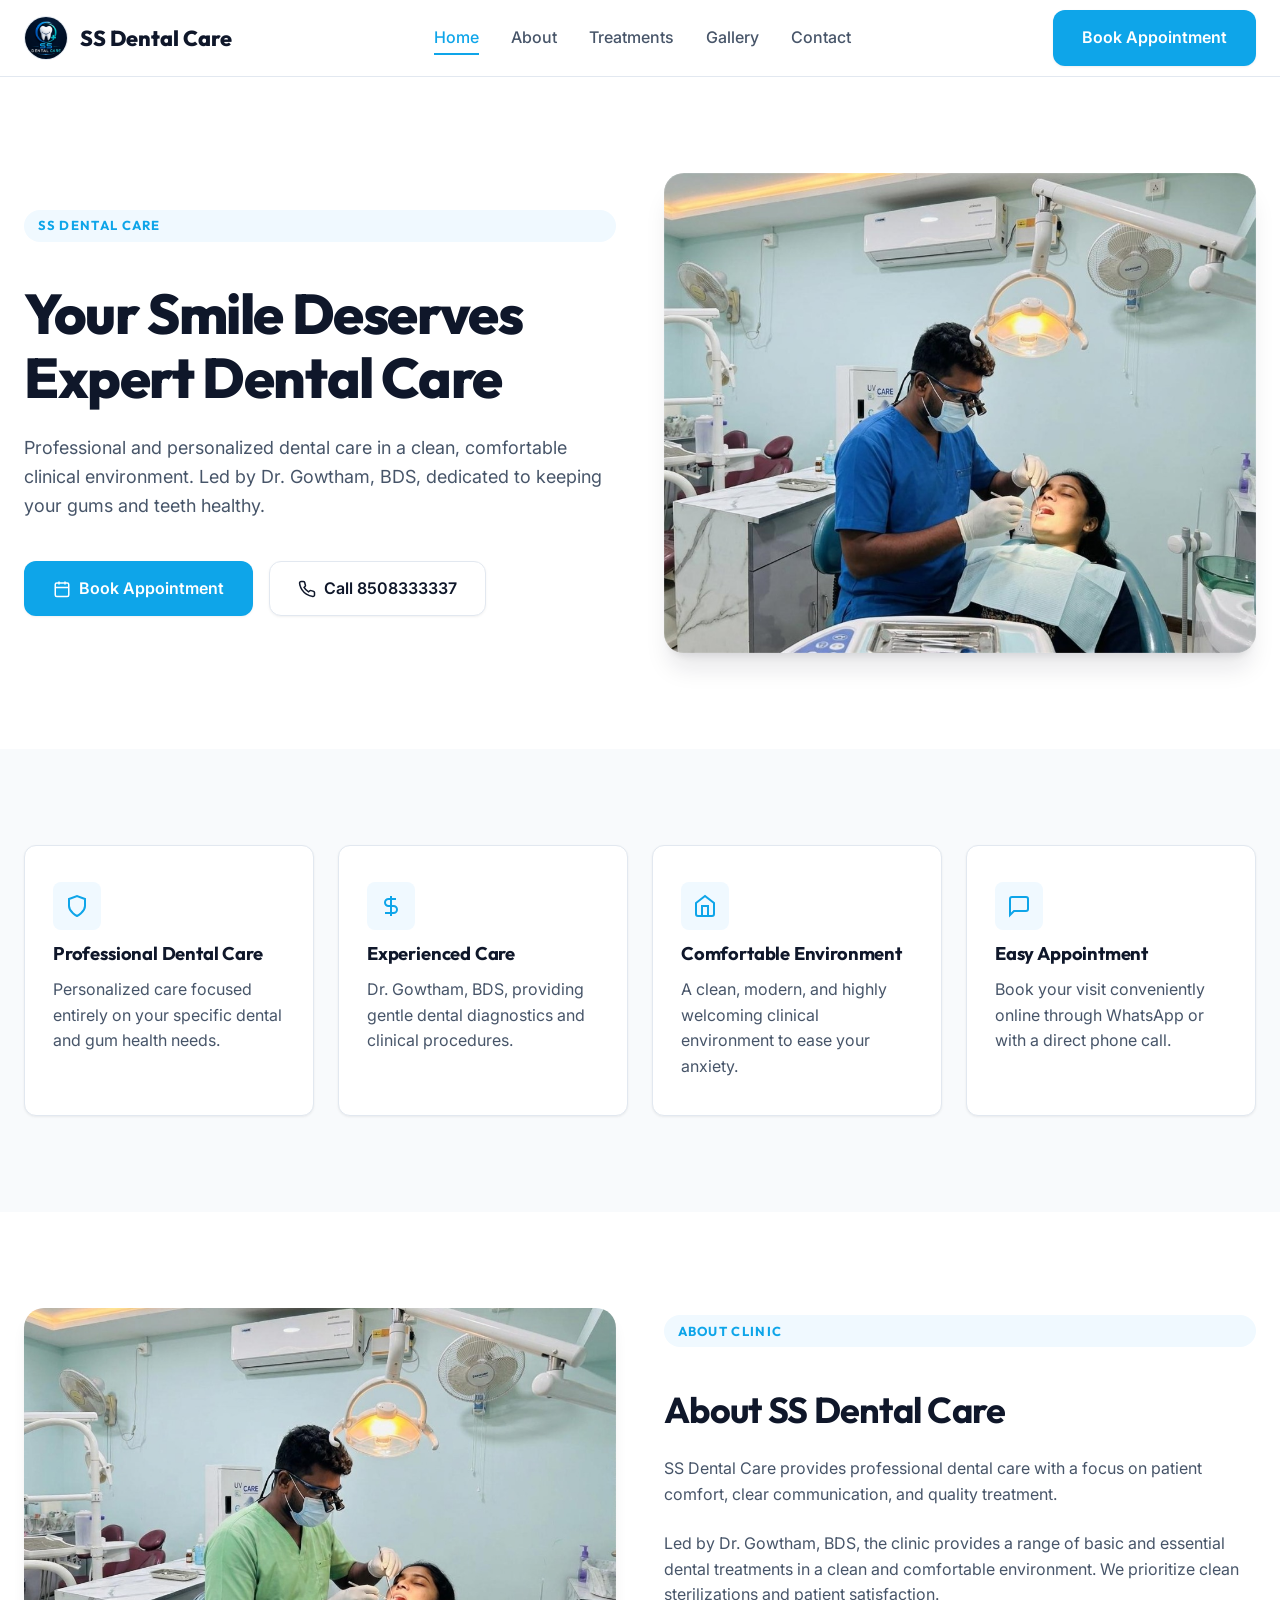
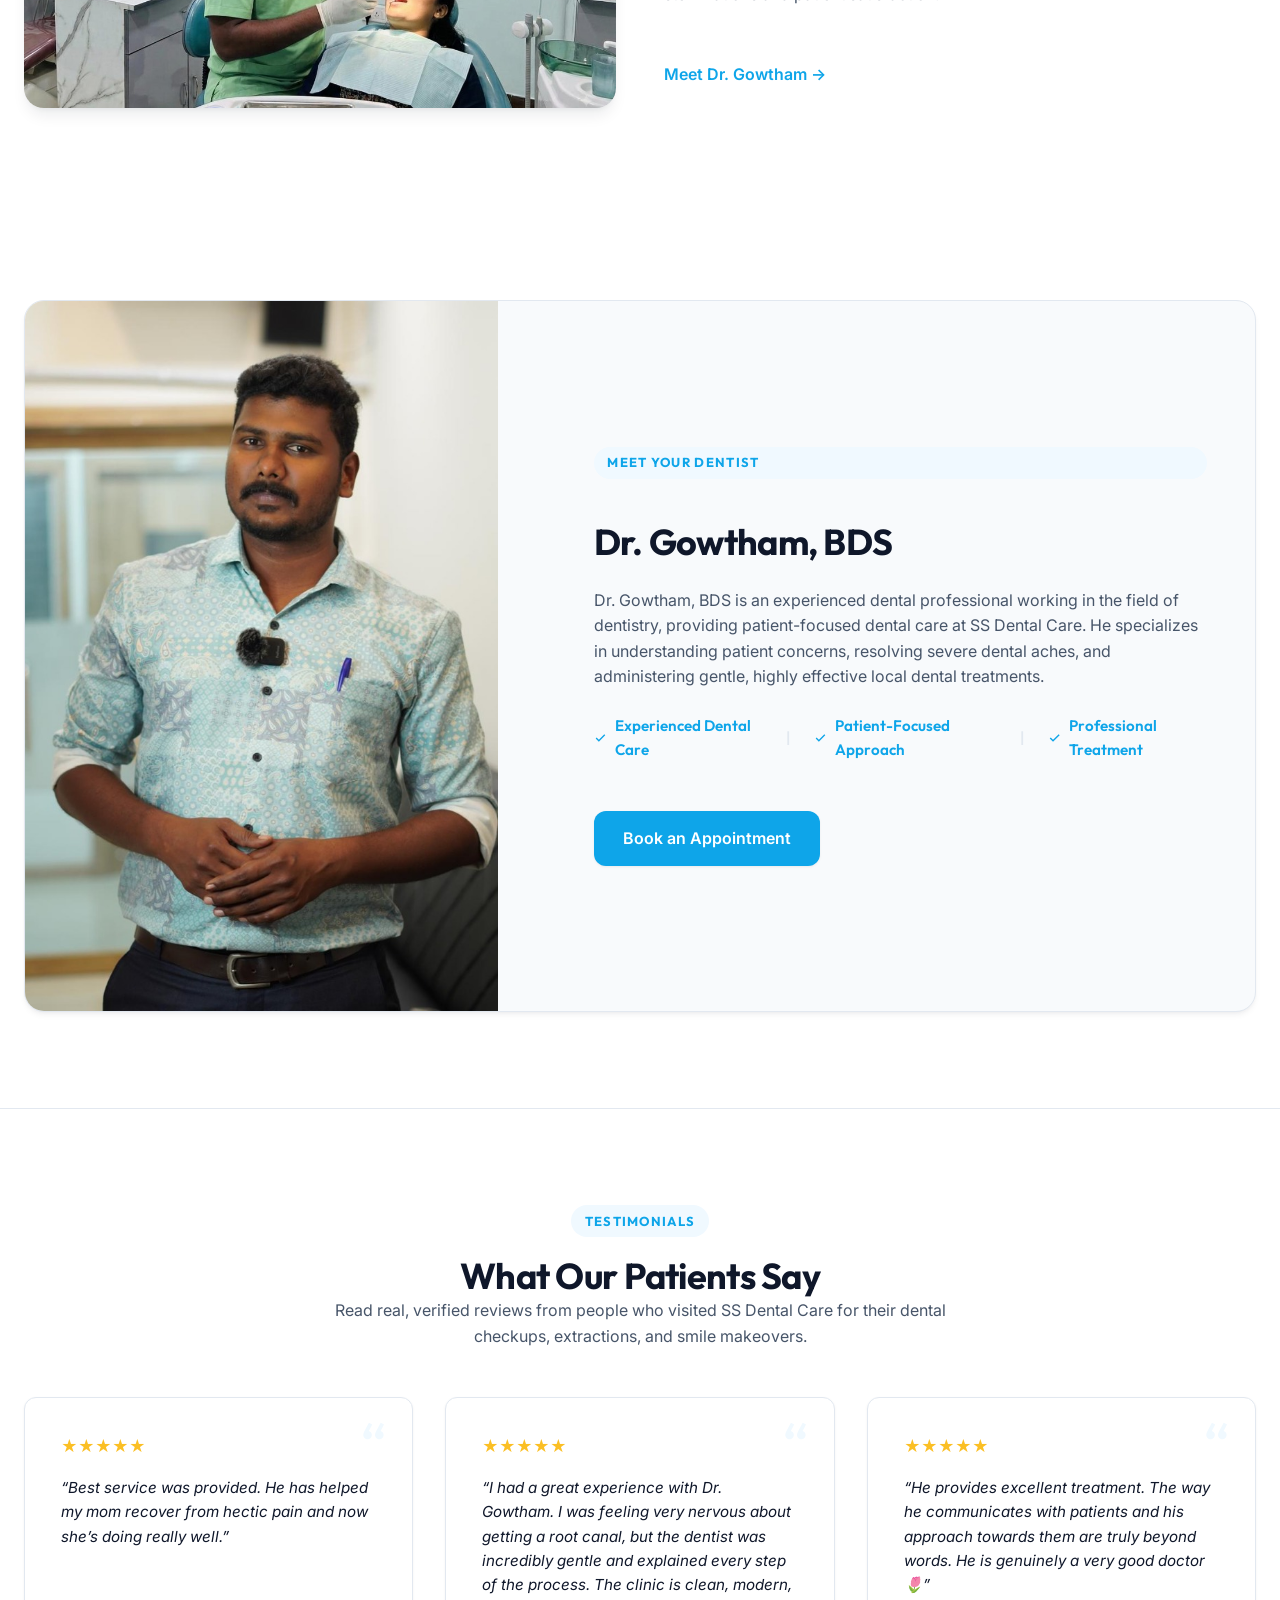
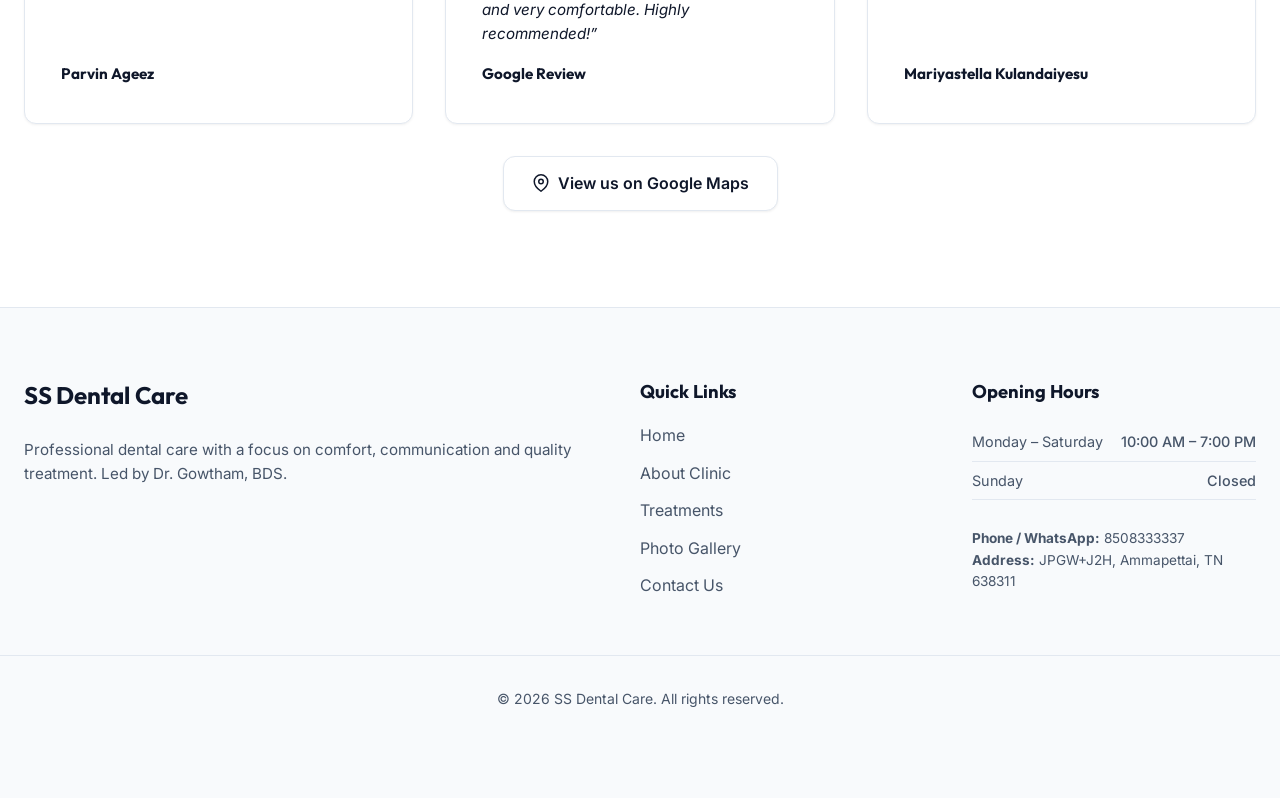
==== index.html @ 9e096c87 "Initial commit - SS Dental Care Website" ====
<!DOCTYPE html>
<html lang="en">
<head>
  <meta charset="UTF-8">
  <meta name="viewport" content="width=device-width, initial-scale=1.0">
  <title>SS Dental Care | Dental Clinic in Ammapettai, Tamil Nadu</title>
  <meta name="description" content="SS Dental Care in Ammapettai provides professional dental care and a range of dental treatments by Dr. Gowtham, BDS. Contact us to book an appointment.">
  <link rel="stylesheet" href="css/styles.css">
  <link rel="icon" type="image/jpg" href="assets/logo.jpg">
  
  <!-- Dentist / LocalBusiness Structured Data JSON-LD for local SEO -->
  <script type="application/ld+json">
    {
      "@context": "https://schema.org",
      "@type": "Dentist",
      "name": "SS Dental Care",
      "image": "https://ss-dental-care.example.com/assets/logo.jpg",
      "priceRange": "$$",
      "telephone": "+91-8508333337",
      "address": {
        "@type": "PostalAddress",
        "streetAddress": "Ammapettai",
        "addressLocality": "Ammapettai",
        "addressRegion": "Tamil Nadu",
        "postalCode": "638311",
        "addressCountry": "IN"
      },
      "geo": {
        "@type": "GeoCoordinates",
        "latitude": "11.5833",
        "longitude": "77.7833"
      },
      "openingHoursSpecification": [
        {
          "@type": "OpeningHoursSpecification",
          "dayOfWeek": [
            "Monday",
            "Tuesday",
            "Wednesday",
            "Thursday",
            "Friday",
            "Saturday"
          ],
          "opens": "10:00",
          "closes": "19:00"
        }
      ],
      "url": "https://ss-dental-care.example.com",
      "hasMap": "https://maps.app.goo.gl/SRnsoGhdWAEZ3yTv8",
      "founder": {
        "@type": "Person",
        "name": "Dr. Gowtham",
        "jobTitle": "Dentist",
        "alumniOf": {
          "@type": "EducationalOrganization",
          "name": "BDS (Bachelor of Dental Surgery)"
        }
      }
    }
  </script>
</head>
<body>

  <!-- Responsive Header -->
  <header class="header-nav">
    <div class="container header-container">
      <a href="index.html" class="logo-link">
        <img src="assets/clinic logo/media_1787406552321.jpg" alt="SS Dental Care Logo" class="logo-img">
        <span>SS Dental Care</span>
      </a>
      
      <nav>
        <ul class="nav-links">
          <li><a href="index.html" class="nav-link active">Home</a></li>
          <li><a href="about.html" class="nav-link">About</a></li>
          <li><a href="treatments.html" class="nav-link">Treatments</a></li>
          <li><a href="gallery.html" class="nav-link">Gallery</a></li>
          <li><a href="contact.html" class="nav-link">Contact</a></li>
        </ul>
      </nav>
      
      <div class="header-cta">
        <a href="#" class="btn btn-primary trigger-appointment">Book Appointment</a>
      </div>
      
      <button class="burger-btn" id="burger-btn" aria-label="Toggle Navigation menu">
        <div class="burger-icon">
          <span class="burger-bar"></span>
          <span class="burger-bar"></span>
          <span class="burger-bar"></span>
        </div>
      </button>
    </div>
  </header>

  <!-- Mobile Drawer Menu -->
  <nav class="mobile-nav" id="mobile-nav">
    <ul class="mobile-links">
      <li><a href="index.html" class="mobile-link active">Home</a></li>
      <li><a href="about.html" class="mobile-link">About</a></li>
      <li><a href="treatments.html" class="mobile-link">Treatments</a></li>
      <li><a href="gallery.html" class="mobile-link">Gallery</a></li>
      <li><a href="contact.html" class="mobile-link">Contact</a></li>
    </ul>
    <div class="mobile-ctas">
      <a href="tel:8508333337" class="btn btn-secondary">
        <svg width="18" height="18" viewBox="0 0 24 24" fill="none" stroke="currentColor" stroke-width="2"><path d="M22 16.92v3a2 2 0 0 1-2.18 2 19.79 19.79 0 0 1-8.63-3.07 19.5 19.5 0 0 1-6-6 19.79 19.79 0 0 1-3.07-8.67A2 2 0 0 1 4.11 2h3a2 2 0 0 1 2 1.72 12.84 12.84 0 0 0 .7 2.81 2 2 0 0 1-.45 2.11L8.09 9.91a16 16 0 0 0 6 6l1.27-1.27a2 2 0 0 1 2.11-.45 12.84 12.84 0 0 0 2.81.7A2 2 0 0 1 22 16.92z"/></svg>
        Call Now
      </a>
      <a href="https://wa.me/918508333337?text=Hello%20SS%20Dental%20Care%2C%20I%20would%20like%20to%20book%20an%20appointment." target="_blank" class="btn btn-primary" style="background-color: #25d366; border-color: #25d366;">
        <svg width="18" height="18" viewBox="0 0 24 24" fill="none" stroke="currentColor" stroke-width="2"><path d="M21 11.5a8.38 8.38 0 0 1-.9 3.8 8.5 8.5 0 0 1-7.6 4.7 8.38 8.38 0 0 1-3.8-.9L3 21l1.9-5.7a8.38 8.38 0 0 1-.9-3.8 8.5 8.5 0 0 1 4.7-7.6 8.38 8.38 0 0 1 3.8-.9h.5a8.48 8.48 0 0 1 8 8v.5z"/></svg>
        WhatsApp Appointment
      </a>
    </div>
  </nav>
  <div class="overlay" id="overlay"></div>

  <!-- Hero Section -->
  <section class="section animate-fade-in">
    <div class="container grid-2">
      <div class="hero-content">
        <span class="badge">SS DENTAL CARE</span>
        <h1 class="hero-title">Your Smile Deserves Expert Dental Care</h1>
        <p class="hero-description">Professional and personalized dental care in a clean, comfortable clinical environment. Led by Dr. Gowtham, BDS, dedicated to keeping your gums and teeth healthy.</p>
        <div class="hero-actions">
          <a href="#" class="btn btn-primary trigger-appointment">
            <svg width="18" height="18" viewBox="0 0 24 24" fill="none" stroke="currentColor" stroke-width="2"><rect x="3" y="4" width="18" height="18" rx="2" ry="2"/><line x1="16" y1="2" x2="16" y2="6"/><line x1="8" y1="2" x2="8" y2="6"/><line x1="3" y1="10" x2="21" y2="10"/></svg>
            Book Appointment
          </a>
          <a href="tel:8508333337" class="btn btn-secondary">
            <svg width="18" height="18" viewBox="0 0 24 24" fill="none" stroke="currentColor" stroke-width="2"><path d="M22 16.92v3a2 2 0 0 1-2.18 2 19.79 19.79 0 0 1-8.63-3.07 19.5 19.5 0 0 1-6-6 19.79 19.79 0 0 1-3.07-8.67A2 2 0 0 1 4.11 2h3a2 2 0 0 1 2 1.72 12.84 12.84 0 0 0 .7 2.81 2 2 0 0 1-.45 2.11L8.09 9.91a16 16 0 0 0 6 6l1.27-1.27a2 2 0 0 1 2.11-.45 12.84 12.84 0 0 0 2.81.7A2 2 0 0 1 22 16.92z"/></svg>
            Call 8508333337
          </a>
        </div>
      </div>
      <div class="hero-image-wrapper">
        <!-- Displayed real clinic photo with Dr. Gowtham in action -->
        <img src="assets/clinic real photo/media_1787406575044.jpg" alt="Dr. Gowtham treating a patient at SS Dental Care Clinic" class="hero-img">
      </div>
    </div>
  </section>

  <!-- Quick Trust Section -->
  <section class="section section-alt">
    <div class="container">
      <div class="grid-4">
        <div class="trust-card">
          <div class="trust-icon-wrapper">
            <svg width="24" height="24" viewBox="0 0 24 24" fill="none" stroke="currentColor" stroke-width="2"><path d="M12 22s8-4 8-10V5l-8-3-8 3v7c0 6 8 10 8 10z"/></svg>
          </div>
          <h3 class="trust-title">Professional Dental Care</h3>
          <p>Personalized care focused entirely on your specific dental and gum health needs.</p>
        </div>
        
        <div class="trust-card">
          <div class="trust-icon-wrapper">
            <svg width="24" height="24" viewBox="0 0 24 24" fill="none" stroke="currentColor" stroke-width="2"><path d="M12 2v20M17 5H9.5a3.5 3.5 0 0 0 0 7h5a3.5 3.5 0 0 1 0 7H6"/></svg>
          </div>
          <h3 class="trust-title">Experienced Care</h3>
          <p>Dr. Gowtham, BDS, providing gentle dental diagnostics and clinical procedures.</p>
        </div>
        
        <div class="trust-card">
          <div class="trust-icon-wrapper">
            <svg width="24" height="24" viewBox="0 0 24 24" fill="none" stroke="currentColor" stroke-width="2"><path d="M3 9l9-7 9 7v11a2 2 0 0 1-2 2H5a2 2 0 0 1-2-2z"/><polyline points="9 22 9 12 15 12 15 22"/></svg>
          </div>
          <h3 class="trust-title">Comfortable Environment</h3>
          <p>A clean, modern, and highly welcoming clinical environment to ease your anxiety.</p>
        </div>
        
        <div class="trust-card">
          <div class="trust-icon-wrapper">
            <svg width="24" height="24" viewBox="0 0 24 24" fill="none" stroke="currentColor" stroke-width="2"><path d="M21 15a2 2 0 0 1-2 2H7l-4 4V5a2 2 0 0 1 2-2h14a2 2 0 0 1 2 2z"/></svg>
          </div>
          <h3 class="trust-title">Easy Appointment</h3>
          <p>Book your visit conveniently online through WhatsApp or with a direct phone call.</p>
        </div>
      </div>
    </div>
  </section>

  <!-- About Snippet Section -->
  <section class="section">
    <div class="container grid-2">
      <div class="about-image">
        <!-- Displayed real clinic photograph inside rounded borders -->
        <img src="assets/clinic real photo/media_1787406575038.jpg" alt="SS Dental Care Clinical Setup and Equipment" class="about-img">
      </div>
      <div class="hero-content">
        <span class="badge">ABOUT CLINIC</span>
        <h2>About SS Dental Care</h2>
        <p>SS Dental Care provides professional dental care with a focus on patient comfort, clear communication, and quality treatment.</p>
        <p>Led by Dr. Gowtham, BDS, the clinic provides a range of basic and essential dental treatments in a clean and comfortable environment. We prioritize clean sterilizations and patient satisfaction.</p>
        <div style="margin-top: 1rem;">
          <a href="about.html" class="btn btn-secondary" style="padding-left: 0; border: none; box-shadow: none; background: transparent; color: var(--color-accent-cyan);">
            Meet Dr. Gowtham &rarr;
          </a>
        </div>
      </div>
    </div>
  </section>

  <!-- Doctor Showcase Section -->
  <section class="section section-alt doctor-section">
    <div class="container">
      <div class="doctor-card">
        <div class="doctor-image-container">
          <img src="assets/Doctor/media_1787406609802.jpg" alt="Portrait of Dr. Gowtham, BDS, Dentist at SS Dental Care" class="doctor-photo">
        </div>
        <div class="doctor-info">
          <span class="badge">MEET YOUR DENTIST</span>
          <h2>Dr. Gowtham, BDS</h2>
          <p>Dr. Gowtham, BDS is an experienced dental professional working in the field of dentistry, providing patient-focused dental care at SS Dental Care. He specializes in understanding patient concerns, resolving severe dental aches, and administering gentle, highly effective local dental treatments.</p>
          <div class="doctor-tagline">
            <span>
              <svg width="16" height="16" viewBox="0 0 24 24" fill="none" stroke="currentColor" stroke-width="2.5"><polyline points="20 6 9 17 4 12"/></svg>
              Experienced Dental Care
            </span>
            <span>
              <svg width="16" height="16" viewBox="0 0 24 24" fill="none" stroke="currentColor" stroke-width="2.5"><polyline points="20 6 9 17 4 12"/></svg>
              Patient-Focused Approach
            </span>
            <span>
              <svg width="16" height="16" viewBox="0 0 24 24" fill="none" stroke="currentColor" stroke-width="2.5"><polyline points="20 6 9 17 4 12"/></svg>
              Professional Treatment
            </span>
          </div>
          <div style="margin-top: 1.5rem;">
            <a href="#" class="btn btn-primary trigger-appointment">Book an Appointment</a>
          </div>
        </div>
      </div>
    </div>
  </section>

  <!-- Patient Reviews Section -->
  <section class="section">
    <div class="container">
      <div class="text-center max-w-2xl mb-12">
        <span class="badge">TESTIMONIALS</span>
        <h2>What Our Patients Say</h2>
        <p>Read real, verified reviews from people who visited SS Dental Care for their dental checkups, extractions, and smile makeovers.</p>
      </div>
      
      <div class="reviews-grid mb-8">
        <!-- Review 1 -->
        <div class="review-card">
          <div class="review-stars">
            &#9733;&#9733;&#9733;&#9733;&#9733;
          </div>
          <p class="review-text">“Best service was provided. He has helped my mom recover from hectic pain and now she’s doing really well.”</p>
          <span class="review-author">Parvin Ageez</span>
        </div>
        
        <!-- Review 2 -->
        <div class="review-card">
          <div class="review-stars">
            &#9733;&#9733;&#9733;&#9733;&#9733;
          </div>
          <p class="review-text">“I had a great experience with Dr. Gowtham. I was feeling very nervous about getting a root canal, but the dentist was incredibly gentle and explained every step of the process. The clinic is clean, modern, and very comfortable. Highly recommended!”</p>
          <span class="review-author">Google Review</span>
        </div>
        
        <!-- Review 3 -->
        <div class="review-card">
          <div class="review-stars">
            &#9733;&#9733;&#9733;&#9733;&#9733;
          </div>
          <p class="review-text">“He provides excellent treatment. The way he communicates with patients and his approach towards them are truly beyond words. He is genuinely a very good doctor🌷”</p>
          <span class="review-author">Mariyastella Kulandaiyesu</span>
        </div>
      </div>
      
      <div class="text-center">
        <a href="https://maps.app.goo.gl/SRnsoGhdWAEZ3yTv8" target="_blank" class="btn btn-secondary">
          <svg width="18" height="18" viewBox="0 0 24 24" fill="none" stroke="currentColor" stroke-width="2"><path d="M21 10c0 7-9 13-9 13s-9-6-9-13a9 9 0 0 1 18 0z"/><circle cx="12" cy="10" r="3"/></svg>
          View us on Google Maps
        </a>
      </div>
    </div>
  </section>

  <!-- Interactive Appointment Modal -->
  <div class="modal" id="appointment-modal">
    <div class="modal-backdrop" id="modal-backdrop"></div>
    <div class="modal-container">
      <div class="modal-header">
        <h3 class="modal-title">Book an Appointment</h3>
        <button class="modal-close-btn" id="modal-close-btn" aria-label="Close modal">&times;</button>
      </div>
      <div class="modal-body">
        <p class="mb-4" style="font-size: 0.9rem;">Fill in your details below. Clicking submit will open WhatsApp to send your request directly to the clinic.</p>
        
        <form id="appointment-form">
          <div class="form-group">
            <label for="apt-name" class="form-label">Patient Name *</label>
            <input type="text" id="apt-name" class="form-input" placeholder="Enter your full name" required>
            <span class="form-error-msg">Please enter patient name</span>
          </div>
          
          <div class="form-group">
            <label for="apt-phone" class="form-label">Phone Number *</label>
            <input type="tel" id="apt-phone" class="form-input" placeholder="e.g. 9876543210" required>
            <span class="form-error-msg">Please enter a valid 10-digit mobile number</span>
          </div>
          
          <div class="form-group">
            <label for="apt-treatment" class="form-label">Select Treatment *</label>
            <select id="apt-treatment" class="form-input" required>
              <option value="" disabled selected>Choose a dental service</option>
              <option value="implant">Dental Implants</option>
              <option value="root-canal">Root Canal Treatment</option>
              <option value="crown-bridge">Crowns & Bridges</option>
              <option value="wisdom">Wisdom Tooth Treatment</option>
              <option value="denture">Dentures</option>
              <option value="orthodontics">Orthodontic / Clear Aligner Care</option>
              <option value="general">General Dental Care</option>
              <option value="other">Other Dental Treatment</option>
            </select>
            <span class="form-error-msg">Please select a treatment</span>
          </div>
          
          <div class="form-row">
            <div class="form-group">
              <label for="apt-date" class="form-label">Preferred Date *</label>
              <input type="date" id="apt-date" class="form-input" required>
              <span class="form-error-msg">Please pick a date</span>
            </div>
            
            <div class="form-group">
              <label for="apt-time" class="form-label">Preferred Time Slot *</label>
              <select id="apt-time" class="form-input" required>
                <option value="" disabled selected>Select time</option>
                <option value="morning-1">10:00 AM - 12:00 PM</option>
                <option value="morning-2">12:00 PM - 02:00 PM</option>
                <option value="evening-1">04:00 PM - 06:00 PM</option>
                <option value="evening-2">06:00 PM - 07:00 PM</option>
              </select>
              <span class="form-error-msg">Please pick a time slot</span>
            </div>
          </div>
          
          <div class="form-group">
            <label for="apt-message" class="form-label">Message (Optional)</label>
            <textarea id="apt-message" class="form-input" rows="3" placeholder="Describe symptoms or treatment history..."></textarea>
          </div>
          
          <div style="margin-top: 1.5rem;">
            <button type="submit" class="btn btn-primary" style="width: 100%;">
              <svg width="18" height="18" viewBox="0 0 24 24" fill="none" stroke="currentColor" stroke-width="2"><path d="M21 11.5a8.38 8.38 0 0 1-.9 3.8 8.5 8.5 0 0 1-7.6 4.7 8.38 8.38 0 0 1-3.8-.9L3 21l1.9-5.7a8.38 8.38 0 0 1-.9-3.8 8.5 8.5 0 0 1 4.7-7.6 8.38 8.38 0 0 1 3.8-.9h.5a8.48 8.48 0 0 1 8 8v.5z"/></svg>
              Send Appointment Request via WhatsApp
            </button>
          </div>
        </form>
      </div>
    </div>
  </div>

  <!-- Floating Mobile CTA Bar -->
  <div class="mobile-cta-bar" id="mobile-cta">
    <a href="tel:8508333337" class="mobile-cta-btn mobile-cta-phone">
      📞 Call Clinic
    </a>
    <a href="https://wa.me/918508333337?text=Hello%20SS%20Dental%20Care%2C%20I%20would%20like%20to%20book%20an%20appointment." target="_blank" class="mobile-cta-btn mobile-cta-whatsapp">
      💬 WhatsApp Us
    </a>
  </div>

  <!-- Footer -->
  <footer class="footer">
    <div class="container footer-grid">
      <div class="footer-col">
        <h3 style="font-family: var(--font-heading); font-size: 1.5rem; color: var(--color-text-charcoal); margin-bottom: 0.5rem;">SS Dental Care</h3>
        <p style="font-size: 0.95rem; line-height: 1.6;">Professional dental care with a focus on comfort, communication and quality treatment. Led by Dr. Gowtham, BDS.</p>
      </div>
      
      <div class="footer-col">
        <h4 class="footer-title">Quick Links</h4>
        <ul class="footer-links-list">
          <li><a href="index.html" class="footer-link-item">Home</a></li>
          <li><a href="about.html" class="footer-link-item">About Clinic</a></li>
          <li><a href="treatments.html" class="footer-link-item">Treatments</a></li>
          <li><a href="gallery.html" class="footer-link-item">Photo Gallery</a></li>
          <li><a href="contact.html" class="footer-link-item">Contact Us</a></li>
        </ul>
      </div>
      
      <div class="footer-col">
        <h4 class="footer-title">Opening Hours</h4>
        <table class="footer-hours-table">
          <tr class="footer-hours-row">
            <td>Monday – Saturday</td>
            <td>10:00 AM – 7:00 PM</td>
          </tr>
          <tr class="footer-hours-row">
            <td>Sunday</td>
            <td>Closed</td>
          </tr>
        </table>
        <p style="font-size: 0.85rem; margin-top: 0.5rem; color: var(--color-text-slate);">
          <strong>Phone / WhatsApp:</strong> 8508333337<br>
          <strong>Address:</strong> JPGW+J2H, Ammapettai, TN 638311
        </p>
      </div>
    </div>
    
    <div class="container footer-bottom">
      <p>&copy; 2026 SS Dental Care. All rights reserved.</p>
    </div>
  </footer>

  <script src="js/main.js"></script>
  <script src="js/appointment.js"></script>
</body>
</html>
---- css/styles.css ----
@import url('https://fonts.googleapis.com/css2?family=Inter:wght@300;400;500;600;700&family=Outfit:wght@300;400;500;600;700;800&display=swap');

:root {
  --font-heading: 'Outfit', sans-serif;
  --font-body: 'Inter', sans-serif;
  
  /* Brand Color Palette */
  --color-bg-primary: #ffffff;
  --color-bg-secondary: #f8fafc;
  --color-text-charcoal: #0f172a;
  --color-text-slate: #475569;
  --color-accent-cyan: #0ea5e9;
  --color-accent-hover: #0284c7;
  --color-accent-light: #f0f9ff;
  --color-border: #e2e8f0;
  
  /* Visual Details */
  --shadow-sm: 0 1px 3px rgba(0,0,0,0.05), 0 1px 2px rgba(0,0,0,0.02);
  --shadow-md: 0 4px 6px -1px rgba(15, 23, 42, 0.05), 0 2px 4px -2px rgba(15, 23, 42, 0.05);
  --shadow-lg: 0 10px 15px -3px rgba(15, 23, 42, 0.08), 0 4px 6px -4px rgba(15, 23, 42, 0.08);
  --shadow-xl: 0 20px 25px -5px rgba(15, 23, 42, 0.1), 0 8px 10px -6px rgba(15, 23, 42, 0.1);
  
  --radius-sm: 8px;
  --radius-md: 12px;
  --radius-lg: 20px;
  --radius-full: 9999px;
  
  --transition-fast: 0.15s ease;
  --transition-normal: 0.3s cubic-bezier(0.4, 0, 0.2, 1);
  --transition-slow: 0.5s cubic-bezier(0.4, 0, 0.2, 1);
}

/* Modern CSS Reset */
*, *::before, *::after {
  box-sizing: border-box;
  margin: 0;
  padding: 0;
}

html {
  scroll-behavior: smooth;
  -webkit-text-size-adjust: 100%;
}

body {
  font-family: var(--font-body);
  background-color: var(--color-bg-primary);
  color: var(--color-text-slate);
  line-height: 1.6;
  overflow-x: hidden;
}

h1, h2, h3, h4, h5, h6 {
  font-family: var(--font-heading);
  color: var(--color-text-charcoal);
  font-weight: 700;
  line-height: 1.25;
}

h1 {
  font-size: 2.75rem;
  letter-spacing: -0.025em;
}

h2 {
  font-size: 2.25rem;
  letter-spacing: -0.02em;
}

h3 {
  font-size: 1.5rem;
  letter-spacing: -0.01em;
}

a {
  color: inherit;
  text-decoration: none;
  transition: var(--transition-fast);
}

img {
  max-width: 100%;
  height: auto;
  display: block;
}

button, input, select, textarea {
  font-family: inherit;
  font-size: inherit;
}

/* Layout Utilities */
.container {
  width: 100%;
  max-width: 1280px;
  margin-left: auto;
  margin-right: auto;
  padding-left: 1.5rem;
  padding-right: 1.5rem;
}

.section {
  padding-top: 6rem;
  padding-bottom: 6rem;
}

.section-alt {
  background-color: var(--color-bg-secondary);
}

.grid-2 {
  display: grid;
  grid-template-columns: 1fr;
  gap: 3rem;
  align-items: center;
}

.grid-3 {
  display: grid;
  grid-template-columns: 1fr;
  gap: 2rem;
}

.grid-4 {
  display: grid;
  grid-template-columns: 1fr;
  gap: 1.5rem;
}

@media (min-width: 768px) {
  .grid-2 {
    grid-template-columns: repeat(2, 1fr);
  }
  .grid-3 {
    grid-template-columns: repeat(2, 1fr);
  }
  .grid-4 {
    grid-template-columns: repeat(2, 1fr);
  }
}

@media (min-width: 1024px) {
  .grid-3 {
    grid-template-columns: repeat(3, 1fr);
  }
  .grid-4 {
    grid-template-columns: repeat(4, 1fr);
  }
}

/* Premium Button Styles */
.btn {
  display: inline-flex;
  align-items: center;
  justify-content: center;
  padding: 0.875rem 1.75rem;
  border-radius: var(--radius-md);
  font-weight: 600;
  transition: var(--transition-normal);
  cursor: pointer;
  border: 1px solid transparent;
  gap: 0.5rem;
  box-shadow: var(--shadow-sm);
}

.btn-primary {
  background-color: var(--color-accent-cyan);
  color: white;
}

.btn-primary:hover {
  background-color: var(--color-accent-hover);
  transform: translateY(-2px);
  box-shadow: var(--shadow-md);
}

.btn-secondary {
  background-color: var(--color-bg-primary);
  border-color: var(--color-border);
  color: var(--color-text-charcoal);
}

.btn-secondary:hover {
  background-color: var(--color-bg-secondary);
  border-color: var(--color-text-slate);
  transform: translateY(-2px);
  box-shadow: var(--shadow-md);
}

.btn-outline-white {
  background: transparent;
  border: 2px solid white;
  color: white;
}

.btn-outline-white:hover {
  background: white;
  color: var(--color-text-charcoal);
  transform: translateY(-2px);
}

/* Typography Helpers */
.badge {
  display: inline-block;
  font-family: var(--font-heading);
  font-weight: 700;
  font-size: 0.8125rem;
  letter-spacing: 0.1em;
  text-transform: uppercase;
  color: var(--color-accent-cyan);
  background-color: var(--color-accent-light);
  padding: 0.35rem 0.85rem;
  border-radius: var(--radius-full);
  margin-bottom: 1rem;
}

.text-center { text-align: center; }
.max-w-2xl { max-width: 42rem; margin-left: auto; margin-right: auto; }
.mb-2 { margin-bottom: 0.5rem; }
.mb-4 { margin-bottom: 1rem; }
.mb-6 { margin-bottom: 1.5rem; }
.mb-8 { margin-bottom: 2rem; }
.mb-12 { margin-bottom: 3rem; }

/* Header Component Styles */
.header-nav {
  position: sticky;
  top: 0;
  z-index: 100;
  background-color: rgba(255, 255, 255, 0.9);
  backdrop-filter: blur(12px);
  border-bottom: 1px solid var(--color-border);
  transition: var(--transition-normal);
}

.header-container {
  display: flex;
  align-items: center;
  justify-content: space-between;
  height: 4.75rem;
}

.logo-link {
  display: flex;
  align-items: center;
  gap: 0.75rem;
  font-family: var(--font-heading);
  font-weight: 800;
  font-size: 1.35rem;
  color: var(--color-text-charcoal);
}

.logo-img {
  height: 2.75rem;
  width: 2.75rem;
  border-radius: 50%;
  object-fit: cover;
  border: 1px solid var(--color-border);
}

.nav-links {
  display: none;
  list-style: none;
  gap: 2rem;
}

@media (min-width: 1024px) {
  .nav-links {
    display: flex;
  }
}

.nav-link {
  font-weight: 500;
  color: var(--color-text-slate);
  position: relative;
  padding: 0.5rem 0;
}

.nav-link:hover, .nav-link.active {
  color: var(--color-accent-cyan);
}

.nav-link::after {
  content: '';
  position: absolute;
  bottom: 0;
  left: 0;
  width: 0;
  height: 2px;
  background-color: var(--color-accent-cyan);
  transition: var(--transition-normal);
}

.nav-link:hover::after, .nav-link.active::after {
  width: 100%;
}

.header-cta {
  display: none;
}

@media (min-width: 1024px) {
  .header-cta {
    display: block;
  }
}

/* Mobile Menu Control */
.burger-btn {
  display: block;
  background: transparent;
  border: none;
  cursor: pointer;
  padding: 0.5rem;
  z-index: 110;
}

@media (min-width: 1024px) {
  .burger-btn {
    display: none;
  }
}

.burger-icon {
  width: 1.5rem;
  height: 1.2rem;
  position: relative;
  display: flex;
  flex-direction: column;
  justify-content: space-between;
}

.burger-bar {
  width: 100%;
  height: 2px;
  background-color: var(--color-text-charcoal);
  border-radius: var(--radius-full);
  transition: var(--transition-normal);
}

.burger-btn.active .burger-bar:nth-child(1) {
  transform: translateY(5px) rotate(45deg);
}

.burger-btn.active .burger-bar:nth-child(2) {
  opacity: 0;
}

.burger-btn.active .burger-bar:nth-child(3) {
  transform: translateY(-5px) rotate(-45deg);
}

/* Mobile Nav Drawer */
.mobile-nav {
  position: fixed;
  top: 0;
  right: -100%;
  width: 80%;
  max-width: 380px;
  height: 100vh;
  background-color: var(--color-bg-primary);
  box-shadow: -10px 0 30px rgba(15, 23, 42, 0.05);
  z-index: 105;
  transition: var(--transition-normal);
  padding: 6rem 2rem 2rem;
  display: flex;
  flex-direction: column;
  gap: 2rem;
}

.mobile-nav.active {
  right: 0;
}

.mobile-links {
  list-style: none;
  display: flex;
  flex-direction: column;
  gap: 1.5rem;
}

.mobile-link {
  font-size: 1.25rem;
  font-weight: 600;
  color: var(--color-text-charcoal);
}

.mobile-ctas {
  margin-top: auto;
  display: flex;
  flex-direction: column;
  gap: 0.75rem;
}

.overlay {
  position: fixed;
  top: 0;
  left: 0;
  width: 100vw;
  height: 100vh;
  background-color: rgba(15, 23, 42, 0.4);
  backdrop-filter: blur(4px);
  z-index: 102;
  opacity: 0;
  pointer-events: none;
  transition: var(--transition-normal);
}

.overlay.active {
  opacity: 1;
  pointer-events: auto;
}

/* Hero Section */
.hero-content {
  display: flex;
  flex-direction: column;
  gap: 1.5rem;
}

.hero-title {
  font-size: 3rem;
  font-weight: 800;
  line-height: 1.15;
}

@media (min-width: 768px) {
  .hero-title {
    font-size: 3.5rem;
  }
}

.hero-description {
  font-size: 1.125rem;
  color: var(--color-text-slate);
  margin-bottom: 1rem;
}

.hero-actions {
  display: flex;
  flex-wrap: wrap;
  gap: 1rem;
}

.hero-image-wrapper {
  position: relative;
  border-radius: var(--radius-lg);
  overflow: hidden;
  box-shadow: var(--shadow-xl);
}

.hero-image-wrapper::after {
  content: '';
  position: absolute;
  inset: 0;
  border-radius: var(--radius-lg);
  border: 1px solid rgba(255, 255, 255, 0.1);
  pointer-events: none;
}

.hero-img {
  width: 100%;
  height: 480px;
  object-fit: cover;
  transition: var(--transition-slow);
}

.hero-img:hover {
  transform: scale(1.03);
}

/* Trust Cards Section */
.trust-card {
  background-color: var(--color-bg-primary);
  padding: 2.25rem 1.75rem;
  border-radius: var(--radius-md);
  box-shadow: var(--shadow-sm);
  border: 1px solid var(--color-border);
  transition: var(--transition-normal);
  display: flex;
  flex-direction: column;
  gap: 0.75rem;
}

.trust-card:hover {
  transform: translateY(-5px);
  box-shadow: var(--shadow-lg);
  border-color: var(--color-accent-light);
}

.trust-icon-wrapper {
  height: 3rem;
  width: 3rem;
  border-radius: var(--radius-sm);
  background-color: var(--color-accent-light);
  color: var(--color-accent-cyan);
  display: flex;
  align-items: center;
  justify-content: center;
  font-size: 1.5rem;
}

.trust-title {
  font-weight: 700;
  font-size: 1.15rem;
  color: var(--color-text-charcoal);
}

/* About Intro Section */
.about-image {
  border-radius: var(--radius-lg);
  overflow: hidden;
  box-shadow: var(--shadow-lg);
}

.about-img {
  width: 100%;
  height: 400px;
  object-fit: cover;
}

/* Doctor Section */
.doctor-section {
  background-color: var(--color-bg-primary);
  border-bottom: 1px solid var(--color-border);
}

.doctor-card {
  display: grid;
  grid-template-columns: 1fr;
  gap: 3rem;
  background-color: var(--color-bg-secondary);
  border-radius: var(--radius-lg);
  overflow: hidden;
  box-shadow: var(--shadow-md);
  border: 1px solid var(--color-border);
}

@media (min-width: 768px) {
  .doctor-card {
    grid-template-columns: 2fr 3fr;
    align-items: stretch;
  }
}

.doctor-image-container {
  position: relative;
  overflow: hidden;
  min-height: 320px;
}

.doctor-photo {
  width: 100%;
  height: 100%;
  object-fit: cover;
  object-position: center 20%;
}

.doctor-info {
  padding: 3rem;
  display: flex;
  flex-direction: column;
  justify-content: center;
  gap: 1.5rem;
}

.doctor-tagline {
  font-family: var(--font-heading);
  font-weight: 600;
  display: flex;
  flex-direction: column;
  gap: 0.5rem;
  font-size: 0.95rem;
  color: var(--color-accent-cyan);
}

@media (min-width: 640px) {
  .doctor-tagline {
    flex-direction: row;
    gap: 1.5rem;
  }
}

.doctor-tagline span {
  display: flex;
  align-items: center;
  gap: 0.5rem;
}

.doctor-tagline span:not(:last-child)::after {
  content: '|';
  display: none;
  color: var(--color-border);
}

@media (min-width: 640px) {
  .doctor-tagline span:not(:last-child)::after {
    display: inline;
    margin-left: 1.5rem;
  }
}

/* Treatments List Section */
.treatment-grid-container {
  display: grid;
  grid-template-columns: 1fr;
  gap: 2rem;
}

@media (min-width: 768px) {
  .treatment-grid-container {
    grid-template-columns: repeat(2, 1fr);
  }
}

@media (min-width: 1024px) {
  .treatment-grid-container {
    grid-template-columns: repeat(3, 1fr);
  }
}

.treatment-card {
  background-color: var(--color-bg-primary);
  border-radius: var(--radius-md);
  overflow: hidden;
  box-shadow: var(--shadow-sm);
  border: 1px solid var(--color-border);
  transition: var(--transition-normal);
  display: flex;
  flex-direction: column;
  height: 100%;
}

.treatment-card:hover {
  transform: translateY(-6px);
  box-shadow: var(--shadow-lg);
  border-color: var(--color-accent-cyan);
}

.treatment-card-img-wrapper {
  height: 220px;
  overflow: hidden;
  position: relative;
}

.treatment-card-img {
  width: 100%;
  height: 100%;
  object-fit: cover;
  transition: var(--transition-slow);
}

.treatment-card:hover .treatment-card-img {
  transform: scale(1.05);
}

.treatment-card-body {
  padding: 1.75rem;
  display: flex;
  flex-direction: column;
  flex-grow: 1;
  gap: 0.75rem;
}

.treatment-card-title {
  font-size: 1.25rem;
  font-weight: 700;
  color: var(--color-text-charcoal);
}

.treatment-card-desc {
  font-size: 0.9375rem;
  color: var(--color-text-slate);
  flex-grow: 1;
}

.treatment-card-link {
  font-family: var(--font-heading);
  font-weight: 700;
  font-size: 0.9375rem;
  color: var(--color-accent-cyan);
  display: inline-flex;
  align-items: center;
  gap: 0.5rem;
  margin-top: 0.5rem;
}

.treatment-card-link:hover {
  color: var(--color-accent-hover);
}

/* Reviews Section */
.reviews-grid {
  display: grid;
  grid-template-columns: 1fr;
  gap: 2rem;
}

@media (min-width: 1024px) {
  .reviews-grid {
    grid-template-columns: repeat(3, 1fr);
  }
}

.review-card {
  background-color: var(--color-bg-primary);
  padding: 2.25rem;
  border-radius: var(--radius-md);
  box-shadow: var(--shadow-sm);
  border: 1px solid var(--color-border);
  display: flex;
  flex-direction: column;
  gap: 1rem;
  position: relative;
}

.review-card::before {
  content: '“';
  position: absolute;
  top: 1rem;
  right: 1.5rem;
  font-family: var(--font-heading);
  font-size: 4rem;
  color: var(--color-accent-light);
  line-height: 1;
  pointer-events: none;
}

.review-stars {
  color: #fbbf24; /* Amber star */
  display: flex;
  gap: 0.25rem;
}

.review-text {
  font-style: italic;
  font-size: 0.95rem;
  color: var(--color-text-charcoal);
  flex-grow: 1;
}

.review-author {
  font-weight: 700;
  font-family: var(--font-heading);
  color: var(--color-text-charcoal);
  font-size: 0.95rem;
}

/* Gallery Section */
.gallery-filters {
  display: flex;
  flex-wrap: wrap;
  justify-content: center;
  gap: 0.75rem;
  margin-bottom: 3rem;
}

.filter-btn {
  background-color: var(--color-bg-primary);
  border: 1px solid var(--color-border);
  color: var(--color-text-slate);
  padding: 0.5rem 1.25rem;
  border-radius: var(--radius-full);
  font-weight: 600;
  cursor: pointer;
  transition: var(--transition-fast);
}

.filter-btn:hover, .filter-btn.active {
  background-color: var(--color-accent-cyan);
  border-color: var(--color-accent-cyan);
  color: white;
}

.gallery-grid {
  display: grid;
  grid-template-columns: repeat(auto-fill, minmax(280px, 1fr));
  gap: 1.5rem;
}

.gallery-item {
  border-radius: var(--radius-md);
  overflow: hidden;
  aspect-ratio: 4 / 3;
  box-shadow: var(--shadow-sm);
  border: 1px solid var(--color-border);
  position: relative;
  cursor: pointer;
  transition: var(--transition-normal);
}

.gallery-item:hover {
  transform: scale(1.02);
  box-shadow: var(--shadow-lg);
  border-color: var(--color-accent-cyan);
}

.gallery-item-img {
  width: 100%;
  height: 100%;
  object-fit: cover;
}

.gallery-item-overlay {
  position: absolute;
  inset: 0;
  background-color: rgba(15, 23, 42, 0.4);
  display: flex;
  align-items: center;
  justify-content: center;
  opacity: 0;
  transition: var(--transition-normal);
}

.gallery-item:hover .gallery-item-overlay {
  opacity: 1;
}

.gallery-zoom-icon {
  height: 2.5rem;
  width: 2.5rem;
  border-radius: 50%;
  background-color: white;
  color: var(--color-text-charcoal);
  display: flex;
  align-items: center;
  justify-content: center;
  box-shadow: var(--shadow-md);
}

/* Lightbox Modal */
.lightbox {
  position: fixed;
  inset: 0;
  background-color: rgba(15, 23, 42, 0.95);
  backdrop-filter: blur(8px);
  z-index: 200;
  opacity: 0;
  pointer-events: none;
  transition: var(--transition-normal);
  display: flex;
  flex-direction: column;
  justify-content: center;
  align-items: center;
  padding: 2rem;
}

.lightbox.active {
  opacity: 1;
  pointer-events: auto;
}

.lightbox-content {
  max-width: 90%;
  max-height: 80%;
  position: relative;
}

.lightbox-img {
  max-width: 100%;
  max-height: 75vh;
  object-fit: contain;
  border-radius: var(--radius-sm);
  box-shadow: var(--shadow-xl);
}

.lightbox-btn {
  background: transparent;
  border: none;
  color: white;
  font-size: 2rem;
  cursor: pointer;
  position: absolute;
  display: flex;
  align-items: center;
  justify-content: center;
  width: 3rem;
  height: 3rem;
  border-radius: 50%;
  background-color: rgba(255, 255, 255, 0.1);
  transition: var(--transition-fast);
}

.lightbox-btn:hover {
  background-color: rgba(255, 255, 255, 0.2);
}

.lightbox-close {
  top: 1.5rem;
  right: 1.5rem;
}

.lightbox-prev {
  left: 1.5rem;
  top: 50%;
  transform: translateY(-50%);
}

.lightbox-next {
  right: 1.5rem;
  top: 50%;
  transform: translateY(-50%);
}

.lightbox-caption {
  color: white;
  margin-top: 1.5rem;
  font-family: var(--font-heading);
  font-size: 1.15rem;
  font-weight: 600;
  text-align: center;
}

/* Appointment Modal Component */
.modal {
  position: fixed;
  inset: 0;
  z-index: 150;
  display: flex;
  align-items: center;
  justify-content: center;
  opacity: 0;
  pointer-events: none;
  transition: var(--transition-normal);
  padding: 1.5rem;
}

.modal.active {
  opacity: 1;
  pointer-events: auto;
}

.modal-backdrop {
  position: absolute;
  inset: 0;
  background-color: rgba(15, 23, 42, 0.6);
  backdrop-filter: blur(4px);
}

.modal-container {
  position: relative;
  background-color: var(--color-bg-primary);
  width: 100%;
  max-width: 580px;
  border-radius: var(--radius-lg);
  box-shadow: var(--shadow-xl);
  overflow: hidden;
  z-index: 152;
  border: 1px solid var(--color-border);
  transform: scale(0.95);
  transition: var(--transition-normal);
}

.modal.active .modal-container {
  transform: scale(1);
}

.modal-header {
  padding: 1.75rem 2rem 1rem;
  display: flex;
  justify-content: space-between;
  align-items: center;
}

.modal-close-btn {
  background: transparent;
  border: none;
  font-size: 1.5rem;
  color: var(--color-text-slate);
  cursor: pointer;
  transition: var(--transition-fast);
}

.modal-close-btn:hover {
  color: var(--color-text-charcoal);
}

.modal-body {
  padding: 0 2rem 2rem;
}

/* Appointment Forms formatting */
.form-group {
  margin-bottom: 1.25rem;
}

.form-row {
  display: grid;
  grid-template-columns: 1fr;
  gap: 1rem;
}

@media (min-width: 640px) {
  .form-row {
    grid-template-columns: repeat(2, 1fr);
  }
}

.form-label {
  display: block;
  font-size: 0.875rem;
  font-weight: 600;
  color: var(--color-text-charcoal);
  margin-bottom: 0.35rem;
}

.form-input {
  width: 100%;
  padding: 0.75rem 1rem;
  border-radius: var(--radius-md);
  border: 1px solid var(--color-border);
  background-color: var(--color-bg-primary);
  color: var(--color-text-charcoal);
  outline: none;
  transition: var(--transition-fast);
}

.form-input:focus {
  border-color: var(--color-accent-cyan);
  box-shadow: 0 0 0 3px rgba(14, 165, 233, 0.1);
}

.form-input.error {
  border-color: #ef4444;
}

.form-error-msg {
  color: #ef4444;
  font-size: 0.75rem;
  margin-top: 0.25rem;
  display: none;
}

.form-input.error + .form-error-msg {
  display: block;
}

/* Floating Mobile CTA Bottom Bar */
.mobile-cta-bar {
  position: fixed;
  bottom: 0;
  left: 0;
  right: 0;
  background-color: var(--color-bg-primary);
  border-top: 1px solid var(--color-border);
  box-shadow: 0 -4px 10px rgba(0, 0, 0, 0.05);
  display: grid;
  grid-template-columns: repeat(2, 1fr);
  padding: 0.75rem 1rem;
  gap: 0.75rem;
  z-index: 95;
  transition: var(--transition-normal);
  transform: translateY(0);
}

.mobile-cta-bar.hidden {
  transform: translateY(100%);
}

@media (min-width: 768px) {
  .mobile-cta-bar {
    display: none !important;
  }
}

.mobile-cta-btn {
  display: inline-flex;
  align-items: center;
  justify-content: center;
  padding: 0.75rem;
  border-radius: var(--radius-md);
  font-weight: 600;
  font-size: 0.9375rem;
  gap: 0.5rem;
}

.mobile-cta-phone {
  background-color: var(--color-bg-secondary);
  border: 1px solid var(--color-border);
  color: var(--color-text-charcoal);
}

.mobile-cta-whatsapp {
  background-color: #25d366; /* WhatsApp Green */
  color: white;
}

/* Footer Section */
.footer {
  background-color: var(--color-bg-secondary);
  border-top: 1px solid var(--color-border);
  padding-top: 4.5rem;
  padding-bottom: 2rem;
}

@media (min-width: 768px) {
  .footer {
    padding-bottom: 5.5rem; /* Add padding for mobile CTA bar clearance */
  }
}

.footer-grid {
  display: grid;
  grid-template-columns: 1fr;
  gap: 3rem;
  margin-bottom: 3.5rem;
}

@media (min-width: 768px) {
  .footer-grid {
    grid-template-columns: 2fr 1fr 1fr;
  }
}

.footer-col {
  display: flex;
  flex-direction: column;
  gap: 1.25rem;
}

.footer-title {
  font-size: 1.15rem;
  font-weight: 700;
  color: var(--color-text-charcoal);
}

.footer-links-list {
  list-style: none;
  display: flex;
  flex-direction: column;
  gap: 0.75rem;
}

.footer-link-item:hover {
  color: var(--color-accent-cyan);
  padding-left: 0.25rem;
}

.footer-link-item {
  transition: var(--transition-fast);
}

.footer-hours-table {
  width: 100%;
  border-collapse: collapse;
}

.footer-hours-row {
  border-bottom: 1px solid var(--color-border);
}

.footer-hours-row td {
  padding: 0.45rem 0;
  font-size: 0.9rem;
}

.footer-hours-row td:last-child {
  text-align: right;
  font-weight: 500;
}

.footer-bottom {
  border-top: 1px solid var(--color-border);
  padding-top: 2rem;
  text-align: center;
  font-size: 0.875rem;
}

/* Treatment Details Component (Drawer/Page details) */
.treatment-detail-container {
  display: grid;
  grid-template-columns: 1fr;
  gap: 3.5rem;
}

@media (min-width: 1024px) {
  .treatment-detail-container {
    grid-template-columns: 3fr 2fr;
  }
}

.treatment-detail-main {
  display: flex;
  flex-direction: column;
  gap: 2rem;
}

.treatment-detail-sidebar {
  background-color: var(--color-bg-secondary);
  border-radius: var(--radius-lg);
  padding: 2.5rem;
  border: 1px solid var(--color-border);
  display: flex;
  flex-direction: column;
  gap: 1.5rem;
  height: fit-content;
}

.treatment-detail-disclaimer {
  background-color: #fef3c7; /* Amber bg */
  border-left: 4px solid #f59e0b; /* Amber border */
  padding: 1.25rem;
  border-radius: 0 var(--radius-md) var(--radius-md) 0;
  font-size: 0.875rem;
  color: #92400e;
  margin-top: 2rem;
}

/* Contact Page Components */
.contact-map-wrapper {
  border-radius: var(--radius-lg);
  overflow: hidden;
  box-shadow: var(--shadow-md);
  border: 1px solid var(--color-border);
  height: 450px;
}

.contact-map-iframe {
  width: 100%;
  height: 100%;
  border: 0;
}

/* Animations */
@keyframes fadeIn {
  from { opacity: 0; transform: translateY(15px); }
  to { opacity: 1; transform: translateY(0); }
}

.animate-fade-in {
  animation: fadeIn 0.6s cubic-bezier(0.4, 0, 0.2, 1) forwards;
}

.delay-100 { animation-delay: 0.1s; }
.delay-200 { animation-delay: 0.2s; }
.delay-300 { animation-delay: 0.3s; }
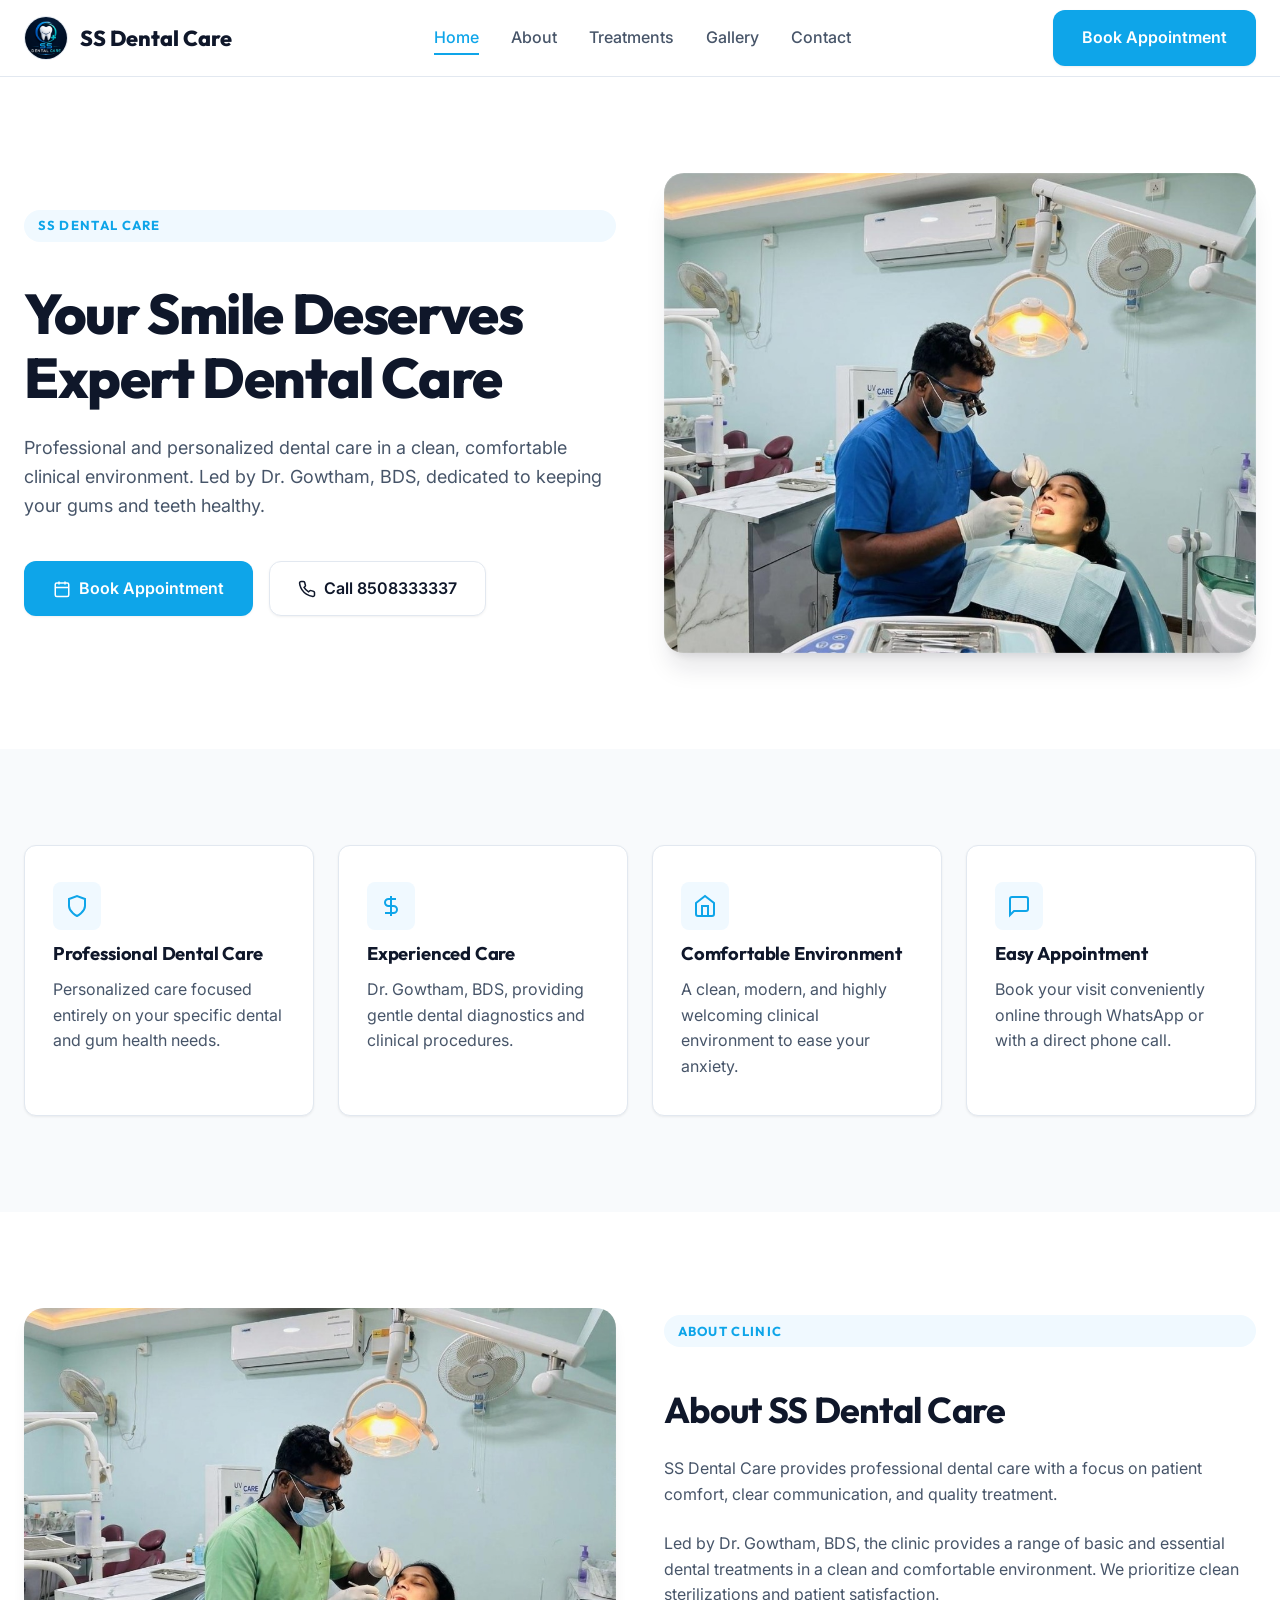
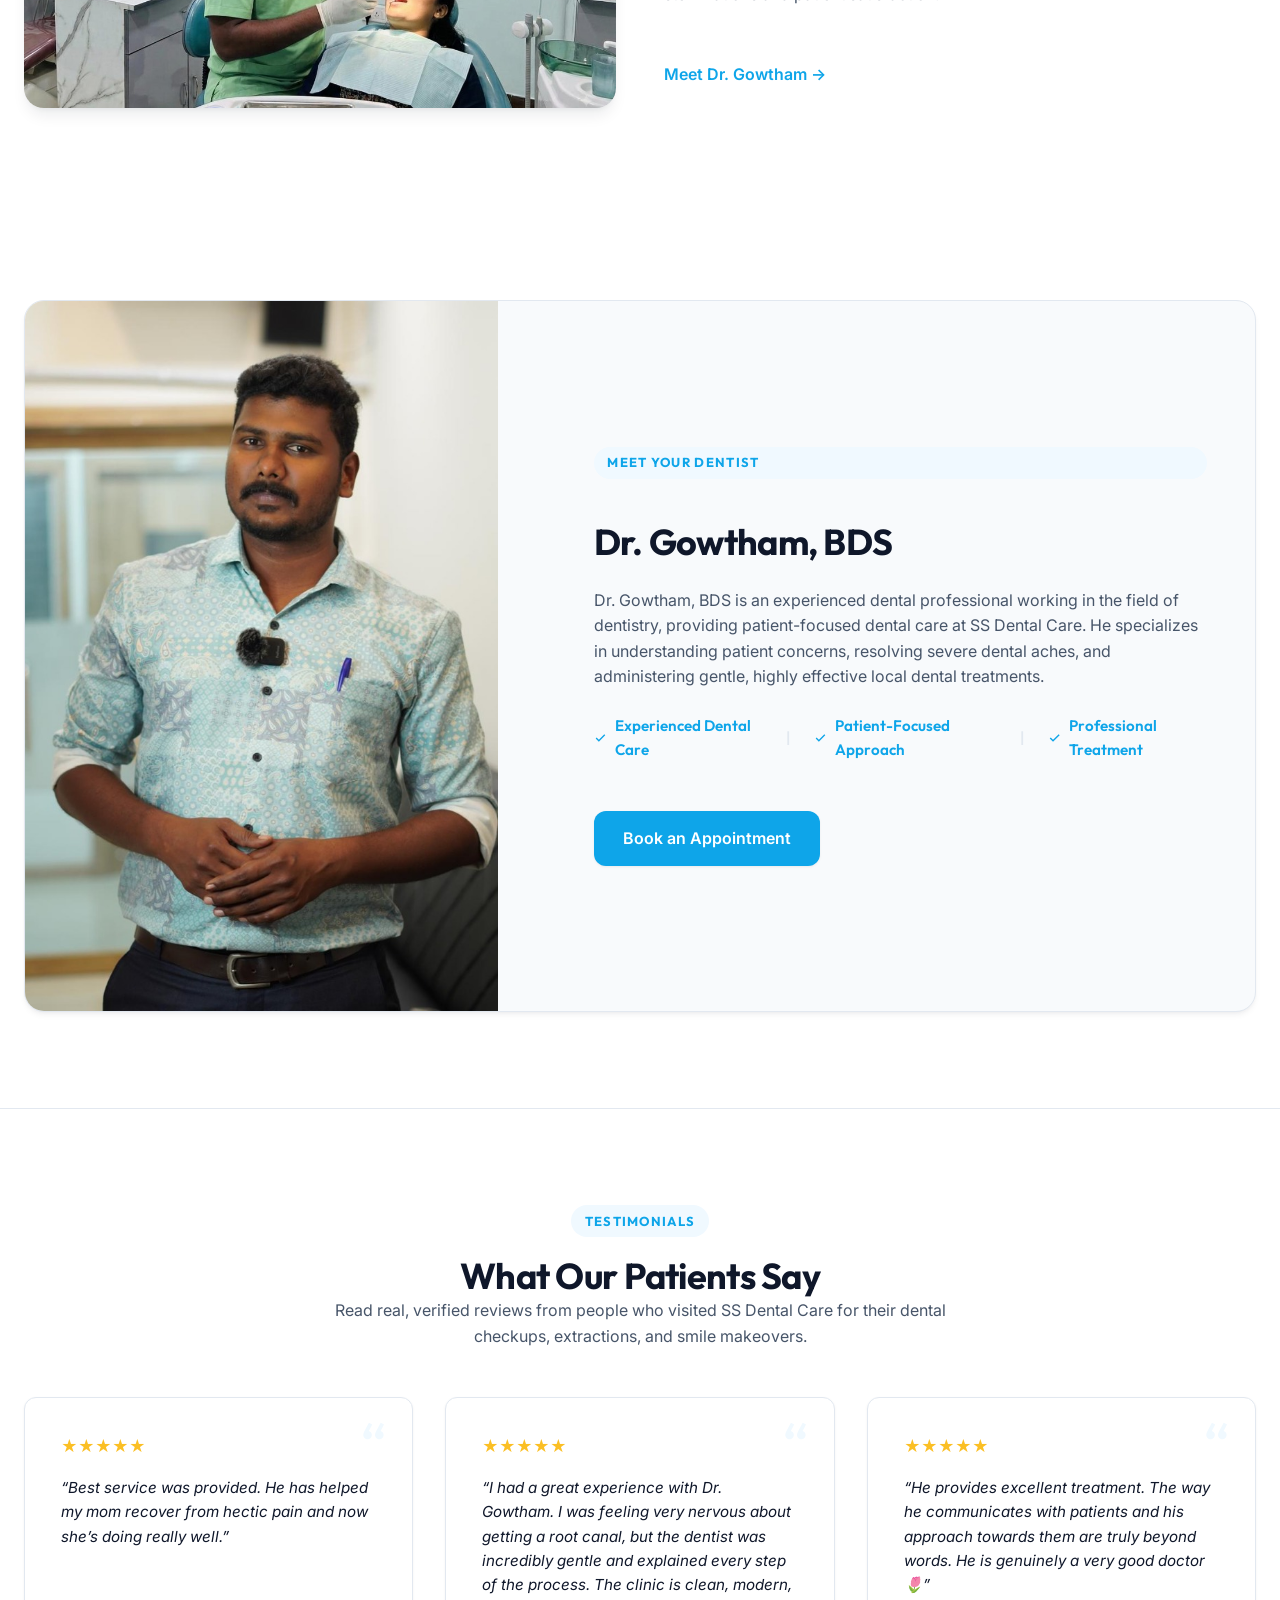
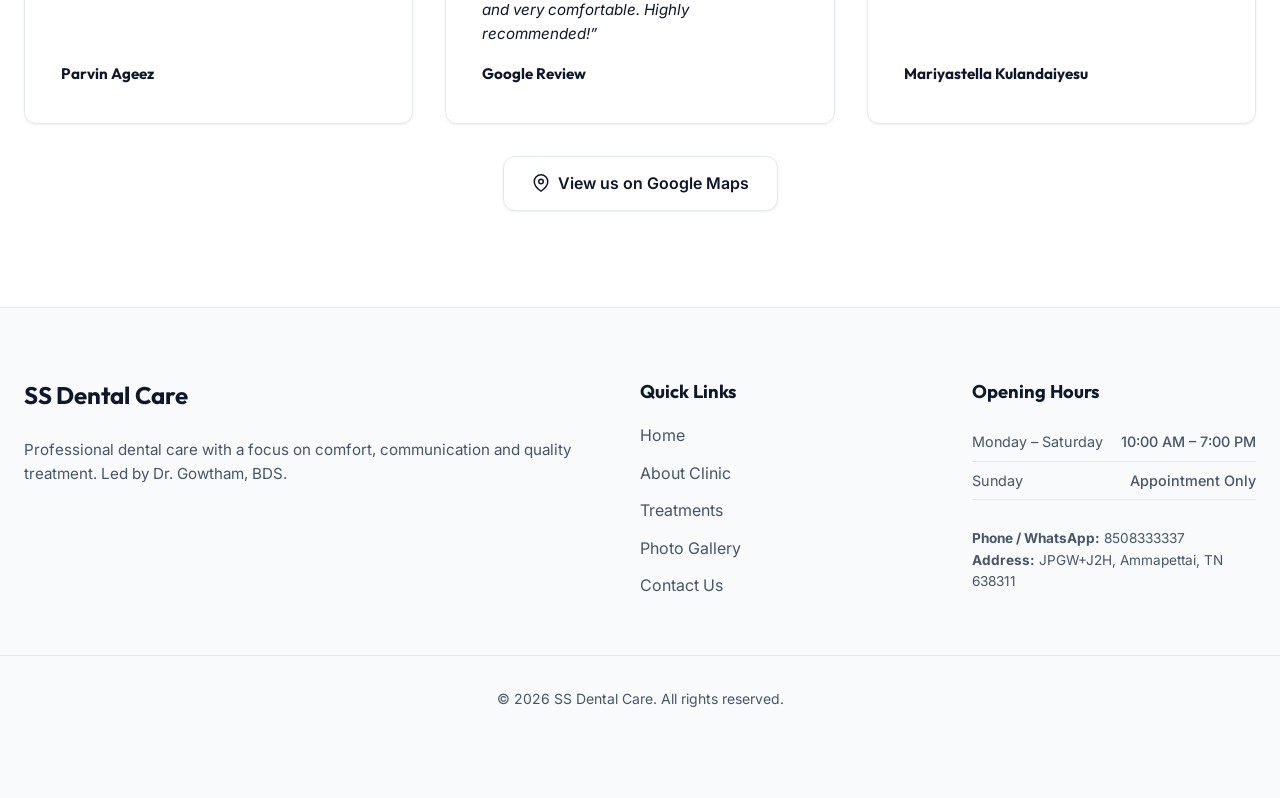
==== commit cfddb73e: "Optimize asset folder naming and paths for GoDaddy hosting compatibility" ====
--- a/index.html
+++ b/index.html
@@ -5,8 +5,8 @@
   <meta name="viewport" content="width=device-width, initial-scale=1.0">
   <title>SS Dental Care | Dental Clinic in Ammapettai, Tamil Nadu</title>
   <meta name="description" content="SS Dental Care in Ammapettai provides professional dental care and a range of dental treatments by Dr. Gowtham, BDS. Contact us to book an appointment.">
-  <link rel="stylesheet" href="css/styles.css">
-  <link rel="icon" type="image/jpg" href="assets/logo.jpg">
+  <link rel="stylesheet" href="./css/styles.css">
+  <link rel="icon" type="image/jpg" href="./images/logo.jpg">
   
   <!-- Dentist / LocalBusiness Structured Data JSON-LD for local SEO -->
   <script type="application/ld+json">
@@ -14,7 +14,7 @@
       "@context": "https://schema.org",
       "@type": "Dentist",
       "name": "SS Dental Care",
-      "image": "https://ss-dental-care.example.com/assets/logo.jpg",
+      "image": "https://ss-dental-care.example.com/./images/logo.jpg",
       "priceRange": "$$",
       "telephone": "+91-8508333337",
       "address": {
@@ -65,7 +65,7 @@
   <header class="header-nav">
     <div class="container header-container">
       <a href="index.html" class="logo-link">
-        <img src="assets/clinic logo/media_1787406552321.jpg" alt="SS Dental Care Logo" class="logo-img">
+        <img src="./images/logo.jpg" alt="SS Dental Care Logo" class="logo-img">
         <span>SS Dental Care</span>
       </a>
       
@@ -135,7 +135,7 @@
       </div>
       <div class="hero-image-wrapper">
         <!-- Displayed real clinic photo with Dr. Gowtham in action -->
-        <img src="assets/clinic real photo/media_1787406575044.jpg" alt="Dr. Gowtham treating a patient at SS Dental Care Clinic" class="hero-img">
+        <img src="./images/treatment_blue.jpg" alt="Dr. Gowtham treating a patient at SS Dental Care Clinic" class="hero-img">
       </div>
     </div>
   </section>
@@ -184,7 +184,7 @@
     <div class="container grid-2">
       <div class="about-image">
         <!-- Displayed real clinic photograph inside rounded borders -->
-        <img src="assets/clinic real photo/media_1787406575038.jpg" alt="SS Dental Care Clinical Setup and Equipment" class="about-img">
+        <img src="./images/treatment_green.jpg" alt="SS Dental Care Clinical Setup and Equipment" class="about-img">
       </div>
       <div class="hero-content">
         <span class="badge">ABOUT CLINIC</span>
@@ -205,7 +205,7 @@
     <div class="container">
       <div class="doctor-card">
         <div class="doctor-image-container">
-          <img src="assets/Doctor/media_1787406609802.jpg" alt="Portrait of Dr. Gowtham, BDS, Dentist at SS Dental Care" class="doctor-photo">
+          <img src="./images/dr_gowtham.jpg" alt="Portrait of Dr. Gowtham, BDS, Dentist at SS Dental Care" class="doctor-photo">
         </div>
         <div class="doctor-info">
           <span class="badge">MEET YOUR DENTIST</span>
@@ -394,7 +394,7 @@
           </tr>
           <tr class="footer-hours-row">
             <td>Sunday</td>
-            <td>Closed</td>
+            <td>Appointment Only</td>
           </tr>
         </table>
         <p style="font-size: 0.85rem; margin-top: 0.5rem; color: var(--color-text-slate);">
@@ -409,7 +409,7 @@
     </div>
   </footer>
 
-  <script src="js/main.js"></script>
-  <script src="js/appointment.js"></script>
+  <script src="./js/main.js"></script>
+  <script src="./js/appointment.js"></script>
 </body>
 </html>
